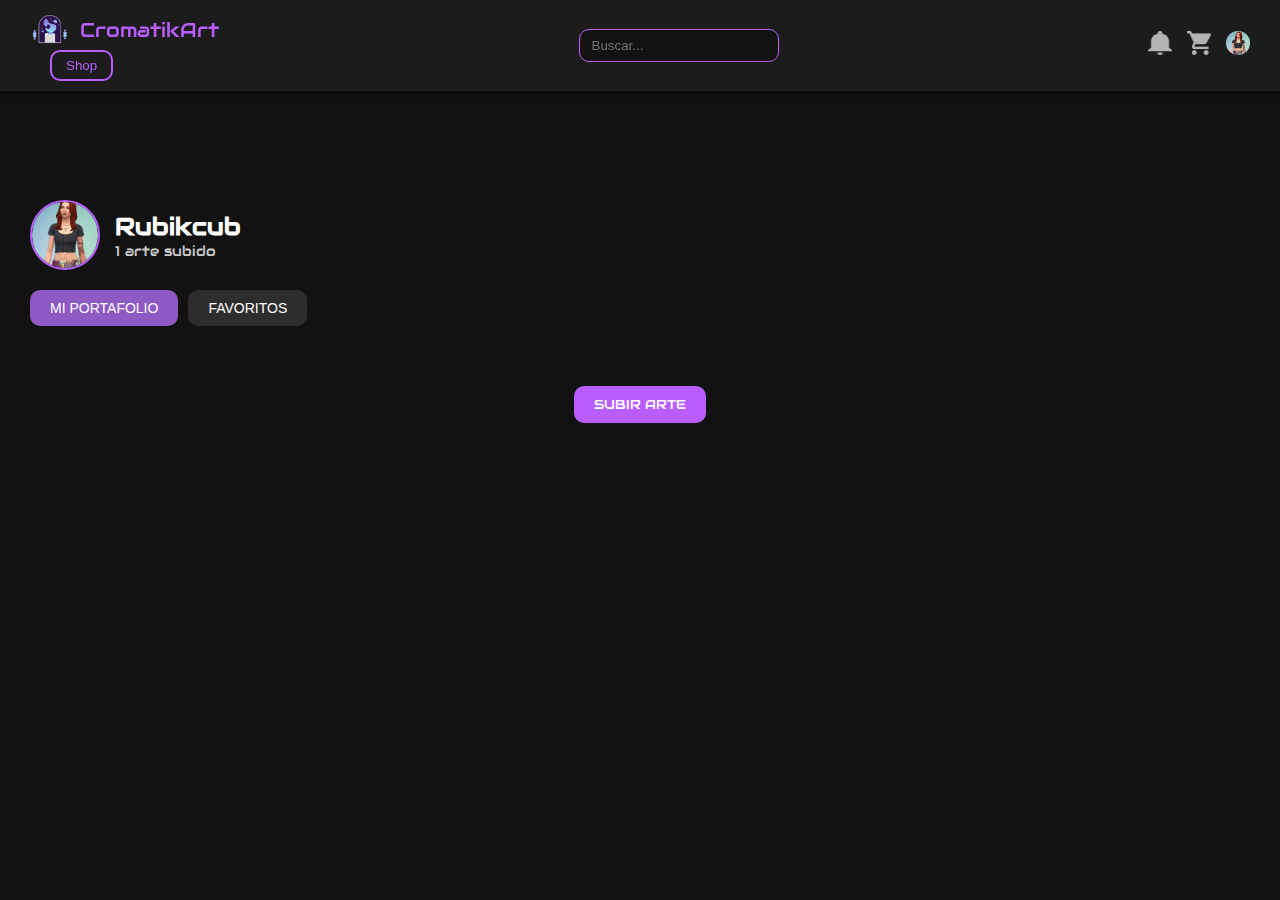
==== index.html @ 7932b608 "Perfil de usuario" ====
<!DOCTYPE html>
<html lang="es">
<head>
    <meta charset="UTF-8">
    <meta name="viewport" content="width=device-width, initial-scale=1.0">
    <title>CromatikArt</title>

    <!-- Fuente Audiowide -->
    <link href="https://fonts.googleapis.com/css2?family=Audiowide&display=swap" rel="stylesheet">

    <link rel="stylesheet" href="style.css">

    <style>
        * {
            margin: 0;
            padding: 0;
            box-sizing: border-box;
        }

        body {
            background-color: #121212;
            color: white;
            font-family: 'Audiowide', sans-serif;
            padding-top: 100px;
        }

        .header {
            position: fixed;
            top: 0;
            left: 0;
            width: 100%;
            background-color: #1c1c1c;
            display: flex;
            justify-content: space-between;
            align-items: center;
            padding: 10px 30px;
            box-shadow: 0 2px 5px rgba(0, 0, 0, 0.6);
            z-index: 1000;
        }

        .logo {
            display: flex;
            align-items: center;
            gap: 10px;
        }

        .logo-img {
            width: 40px;
            height: 40px;
        }

        .logo-text {
            font-size: 20px;
            color: #ba5dff;
        }

        .nav-btn {
            margin-left: 20px;
            background: none;
            border: 2px solid #ba5dff;
            color: #ba5dff;
            padding: 6px 14px;
            border-radius: 10px;
            cursor: pointer;
        }

        .search-bar input {
            background-color: #121212;
            border: 1px solid #ba5dff;
            border-radius: 10px;
            padding: 8px 12px;
            color: white;
            width: 200px;
        }

        .icons button {
            background: none;
            border: none;
            margin-left: 10px;
        }

        .icons img {
            width: 24px;
            height: 24px;
        }

        .perfil-usuario {
            padding: 20px 30px;
            background-color: #121212;
            color: white;
            font-family: 'Audiowide', sans-serif;
        }

        .usuario-info {
            display: flex;
            align-items: center;
            gap: 15px;
            margin-bottom: 20px;
        }

        .usuario-foto {
            width: 70px;
            height: 70px;
            border-radius: 50%;
            object-fit: cover;
            border: 2px solid #ba5dff;
        }

        .usuario-nombre {
            margin: 0;
            font-size: 24px;
        }

        .usuario-obras {
            margin: 0;
            font-size: 14px;
            color: #ccc;
        }

        .tabs-perfil {
            display: flex;
            gap: 10px;
            margin-top: 10px;
        }

        .tab {
            background-color: #2d2d2d;
            border: none;
            padding: 10px 20px;
            border-radius: 10px;
            color: white;
            cursor: pointer;
            font-size: 14px;
            transition: background 0.3s;
        }

        .tab.activo,
        .tab:hover {
            background-color: #8f59c4;
        }

        .upload-section {
            margin-top: 40px;
            text-align: center;
        }

        .register-btn {
            background-color: #ba5dff;
            color: white;
            border: none;
            padding: 10px 20px;
            border-radius: 10px;
            font-family: 'Audiowide', sans-serif;
            cursor: pointer;
        }

        .formulario-arte {
            background-color: #1c1c1c;
            border: 2px solid #ba5dff;
            border-radius: 20px;
            padding: 20px;
            width: 90%;
            max-width: 500px;
            margin: 20px auto;
            color: white;
        }

        .formulario-arte h3 {
            color: #ba5dff;
            margin-bottom: 15px;
            text-align: center;
        }

        .formulario-arte form {
            display: flex;
            flex-direction: column;
            gap: 12px;
        }

        .formulario-arte input,
        .formulario-arte textarea {
            background-color: #121212;
            border: 1px solid #ba5dff;
            border-radius: 10px;
            padding: 10px;
            color: white;
            font-family: 'Audiowide', sans-serif;
        }
    </style>
</head>
<body>
    <!-- Encabezado fijo -->
    <header class="header">
        <div class="header-left">
            <div class="logo">
                <img src="images/logo.png" alt="CromatikArt Logo" class="logo-img">
                <span class="logo-text">CromatikArt</span>
            </div>
            <button class="nav-btn">Shop</button>
        </div>

        <div class="header-center">
            <div class="search-bar">
                <input type="text" placeholder="Buscar...">
            </div>
        </div>

        <div class="header-right">
            <div class="icons">
                <button><img src="images/bell.png" alt="Notificaciones"></button>
                <button><img src="images/cart.png" alt="Carrito"></button>
                <button><img src="images/user.png" alt="Perfil"></button>
            </div>
        </div>
    </header>

    <!-- Espaciado para que no se esconda detrás del header -->
    <div style="height: 80px;"></div>

    <!-- PERFIL DE USUARIO -->
    <section class="perfil-usuario">
        <div class="usuario-info">
            <img src="images/user.png" alt="Foto de perfil" class="usuario-foto">
            <div>
                <h2 class="usuario-nombre">Rubikcub</h2>
                <p class="usuario-obras">1 arte subido</p>
            </div>
        </div>

        <div class="tabs-perfil">
            <button class="tab activo">MI PORTAFOLIO</button>
            <button class="tab">FAVORITOS</button>
        </div>
    </section>

    <!-- Sección del botón SUBIR ARTE -->
    <div class="upload-section">
        <button class="btn register-btn" onclick="mostrarFormulario()">SUBIR ARTE</button>
    </div>

    <!-- Formulario oculto inicialmente -->
    <div id="formularioArte" class="formulario-arte" style="display: none;">
        <h3>Sube tu arte</h3>
        <form>
            <label>Nombre de la obra:</label>
            <input type="text" placeholder="Ej. Portal Cósmico">

            <label>Precio:</label>
            <input type="text" placeholder="Ej. $150">

            <label>Descripción:</label>
            <textarea rows="3" placeholder="Describe tu obra..."></textarea>

            <label>Detalles de la obra:</label>
            <textarea rows="3" placeholder="Técnica, dimensiones, año..."></textarea>

            <button type="button" class="btn register-btn">Compartir</button>
        </form>
    </div>

    <script>
        function mostrarFormulario() {
            const form = document.getElementById('formularioArte');
            form.style.display = (form.style.display === 'none') ? 'block' : 'none';
        }
    </script>
</body>
</html>
---- style.css ----
.formulario-arte {
    background-color: #1c1c1c;
    border: 2px solid #ba5dff;
    border-radius: 20px;
    padding: 20px;
    width: 90%;
    max-width: 500px;
    margin: 20px auto;
    color: white;
    font-family: 'Audiowide', sans-serif;
}

.formulario-arte h3 {
    color: #ba5dff;
    margin-bottom: 15px;
    text-align: center;
}

.formulario-arte form {
    display: flex;
    flex-direction: column;
    gap: 12px;
}

.formulario-arte input,
.formulario-arte textarea {
    background-color: #121212;
    border: 1px solid #ba5dff;
    border-radius: 10px;
    padding: 10px;
    color: white;
    font-family: inherit;
}
body {
    background-color: #121212; /* fondo oscuro como en Figma */
    font-family: 'Poppins', sans-serif; /* fuente más limpia */
    color: white; /* texto blanco */
    margin: 0; /* quitar espacio extra */
    padding-top: 70px; /* para que el contenido no se esconda bajo el header fijo */
  }
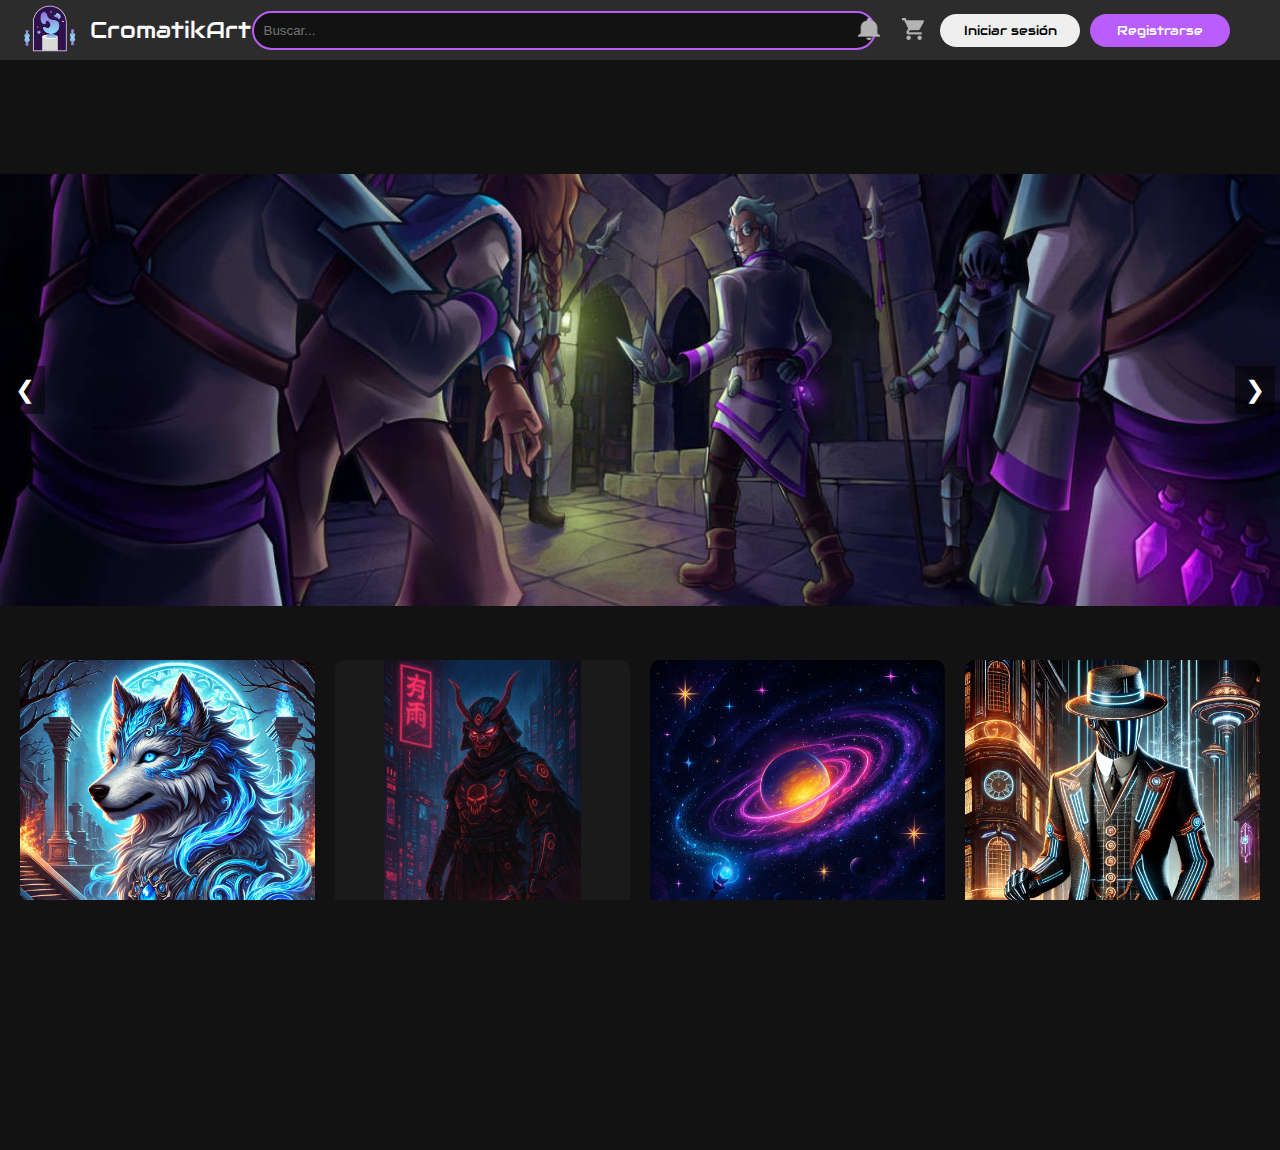
==== commit e3821555: "Rename PrincipalSinLogin.html to index.html" ====
--- a/index.html
+++ b/index.html
@@ -1,268 +1,54 @@
-<!DOCTYPE html>
-<html lang="es">
-<head>
-    <meta charset="UTF-8">
-    <meta name="viewport" content="width=device-width, initial-scale=1.0">
-    <title>CromatikArt</title>
-
-    <!-- Fuente Audiowide -->
-    <link href="https://fonts.googleapis.com/css2?family=Audiowide&display=swap" rel="stylesheet">
-
-    <link rel="stylesheet" href="style.css">
-
-    <style>
-        * {
-            margin: 0;
-            padding: 0;
-            box-sizing: border-box;
-        }
-
-        body {
-            background-color: #121212;
-            color: white;
-            font-family: 'Audiowide', sans-serif;
-            padding-top: 100px;
-        }
-
-        .header {
-            position: fixed;
-            top: 0;
-            left: 0;
-            width: 100%;
-            background-color: #1c1c1c;
-            display: flex;
-            justify-content: space-between;
-            align-items: center;
-            padding: 10px 30px;
-            box-shadow: 0 2px 5px rgba(0, 0, 0, 0.6);
-            z-index: 1000;
-        }
-
-        .logo {
-            display: flex;
-            align-items: center;
-            gap: 10px;
-        }
-
-        .logo-img {
-            width: 40px;
-            height: 40px;
-        }
-
-        .logo-text {
-            font-size: 20px;
-            color: #ba5dff;
-        }
-
-        .nav-btn {
-            margin-left: 20px;
-            background: none;
-            border: 2px solid #ba5dff;
-            color: #ba5dff;
-            padding: 6px 14px;
-            border-radius: 10px;
-            cursor: pointer;
-        }
-
-        .search-bar input {
-            background-color: #121212;
-            border: 1px solid #ba5dff;
-            border-radius: 10px;
-            padding: 8px 12px;
-            color: white;
-            width: 200px;
-        }
-
-        .icons button {
-            background: none;
-            border: none;
-            margin-left: 10px;
-        }
-
-        .icons img {
-            width: 24px;
-            height: 24px;
-        }
-
-        .perfil-usuario {
-            padding: 20px 30px;
-            background-color: #121212;
-            color: white;
-            font-family: 'Audiowide', sans-serif;
-        }
-
-        .usuario-info {
-            display: flex;
-            align-items: center;
-            gap: 15px;
-            margin-bottom: 20px;
-        }
-
-        .usuario-foto {
-            width: 70px;
-            height: 70px;
-            border-radius: 50%;
-            object-fit: cover;
-            border: 2px solid #ba5dff;
-        }
-
-        .usuario-nombre {
-            margin: 0;
-            font-size: 24px;
-        }
-
-        .usuario-obras {
-            margin: 0;
-            font-size: 14px;
-            color: #ccc;
-        }
-
-        .tabs-perfil {
-            display: flex;
-            gap: 10px;
-            margin-top: 10px;
-        }
-
-        .tab {
-            background-color: #2d2d2d;
-            border: none;
-            padding: 10px 20px;
-            border-radius: 10px;
-            color: white;
-            cursor: pointer;
-            font-size: 14px;
-            transition: background 0.3s;
-        }
-
-        .tab.activo,
-        .tab:hover {
-            background-color: #8f59c4;
-        }
-
-        .upload-section {
-            margin-top: 40px;
-            text-align: center;
-        }
-
-        .register-btn {
-            background-color: #ba5dff;
-            color: white;
-            border: none;
-            padding: 10px 20px;
-            border-radius: 10px;
-            font-family: 'Audiowide', sans-serif;
-            cursor: pointer;
-        }
-
-        .formulario-arte {
-            background-color: #1c1c1c;
-            border: 2px solid #ba5dff;
-            border-radius: 20px;
-            padding: 20px;
-            width: 90%;
-            max-width: 500px;
-            margin: 20px auto;
-            color: white;
-        }
-
-        .formulario-arte h3 {
-            color: #ba5dff;
-            margin-bottom: 15px;
-            text-align: center;
-        }
-
-        .formulario-arte form {
-            display: flex;
-            flex-direction: column;
-            gap: 12px;
-        }
-
-        .formulario-arte input,
-        .formulario-arte textarea {
-            background-color: #121212;
-            border: 1px solid #ba5dff;
-            border-radius: 10px;
-            padding: 10px;
-            color: white;
-            font-family: 'Audiowide', sans-serif;
-        }
-    </style>
-</head>
-<body>
-    <!-- Encabezado fijo -->
-    <header class="header">
-        <div class="header-left">
-            <div class="logo">
-                <img src="images/logo.png" alt="CromatikArt Logo" class="logo-img">
-                <span class="logo-text">CromatikArt</span>
-            </div>
-            <button class="nav-btn">Shop</button>
-        </div>
-
-        <div class="header-center">
-            <div class="search-bar">
-                <input type="text" placeholder="Buscar...">
-            </div>
-        </div>
-
-        <div class="header-right">
-            <div class="icons">
-                <button><img src="images/bell.png" alt="Notificaciones"></button>
-                <button><img src="images/cart.png" alt="Carrito"></button>
-                <button><img src="images/user.png" alt="Perfil"></button>
-            </div>
-        </div>
-    </header>
-
-    <!-- Espaciado para que no se esconda detrás del header -->
-    <div style="height: 80px;"></div>
-
-    <!-- PERFIL DE USUARIO -->
-    <section class="perfil-usuario">
-        <div class="usuario-info">
-            <img src="images/user.png" alt="Foto de perfil" class="usuario-foto">
-            <div>
-                <h2 class="usuario-nombre">Rubikcub</h2>
-                <p class="usuario-obras">1 arte subido</p>
-            </div>
-        </div>
-
-        <div class="tabs-perfil">
-            <button class="tab activo">MI PORTAFOLIO</button>
-            <button class="tab">FAVORITOS</button>
-        </div>
-    </section>
-
-    <!-- Sección del botón SUBIR ARTE -->
-    <div class="upload-section">
-        <button class="btn register-btn" onclick="mostrarFormulario()">SUBIR ARTE</button>
-    </div>
-
-    <!-- Formulario oculto inicialmente -->
-    <div id="formularioArte" class="formulario-arte" style="display: none;">
-        <h3>Sube tu arte</h3>
-        <form>
-            <label>Nombre de la obra:</label>
-            <input type="text" placeholder="Ej. Portal Cósmico">
-
-            <label>Precio:</label>
-            <input type="text" placeholder="Ej. $150">
-
-            <label>Descripción:</label>
-            <textarea rows="3" placeholder="Describe tu obra..."></textarea>
-
-            <label>Detalles de la obra:</label>
-            <textarea rows="3" placeholder="Técnica, dimensiones, año..."></textarea>
-
-            <button type="button" class="btn register-btn">Compartir</button>
-        </form>
-    </div>
-
-    <script>
-        function mostrarFormulario() {
-            const form = document.getElementById('formularioArte');
-            form.style.display = (form.style.display === 'none') ? 'block' : 'none';
-        }
-    </script>
-</body>
-</html>
+<!DOCTYPE html>
+<html lang="es">
+<head>
+    <meta charset="UTF-8" />
+    <meta name="viewport" content="width=device-width, initial-scale=1.0"/>
+    <title>CromatikArt</title>
+
+    <link href="https://fonts.googleapis.com/css2?family=Audiowide&display=swap" rel="stylesheet" />
+    <link rel="stylesheet" href="PrincipalSinLogin.css" />
+    <script defer src="PrincipalSinLogin.js"></script>
+</head>
+<body>
+    <header class="header">
+        <div class="header-left">
+            <div class="logo">
+                <img src="images/logo.png" alt="CromatikArt Logo" class="logo-img" />
+                <span class="logo-text">CromatikArt</span>
+            </div>
+        </div>
+
+        <div class="header-center">
+            <div class="search-bar">
+                <input type="text" placeholder="Buscar..." id="searchInput" aria-label="Buscar en la galería" />
+            </div>
+        </div>
+
+        <div class="header-right">
+            <div class="icons">
+                <button aria-label="Notificaciones">
+                    <img src="icons/bell.png" alt="Notificaciones" />
+                </button>
+                <button aria-label="Carrito de compras">
+                    <img src="icons/cart.png" alt="Carrito" />
+                </button>
+            </div>
+            <button class="btn login-btn" aria-label="Iniciar sesión">Iniciar sesión</button>
+            <button class="btn register-btn" aria-label="Registrarse">Registrarse</button>
+        </div>
+    </header>
+
+    <section class="carousel" aria-label="Carrusel de arte destacado">
+        <div class="carousel-container" id="carouselContainer"></div>
+        <button class="carousel-btn prev" onclick="prevSlide()" aria-label="Imagen anterior">❮</button>
+        <button class="carousel-btn next" onclick="nextSlide()" aria-label="Imagen siguiente">❯</button>
+    </section>
+
+    <section class="imagenes" id="imagenes" aria-label="Galería de arte"></section>
+
+    <div class="more-btn" id="loadMoreBtn" role="button" tabindex="0" aria-label="Cargar más arte">
+        <span>Más</span>
+        <img src="icons/arrow-right.svg" alt="Ver más" />
+    </div>
+</body>
+</html>
--- a/PrincipalSinLogin.css
+++ b/PrincipalSinLogin.css
@@ -0,0 +1,369 @@
+/* Estilos Generales */
+html, body {
+    margin: 0;
+    padding: 0;
+    background-color: #121212;
+    color: white;
+    font-family: 'Arial', sans-serif;
+    height: 100%;
+    overflow-x: hidden;
+    width: 100%;
+}
+
+/* Header */
+.header {
+    display: flex;
+    justify-content: space-between;
+    align-items: center;
+    background-color: #2c2c2c;
+    padding: 10px 20px;
+    padding-right: 25px;
+    position: fixed;
+    width: 100vw;
+    top: 0;
+    z-index: 10;
+    height: 60px;
+    box-sizing: border-box;
+    overflow: hidden;
+}
+
+.header-left,
+.header-center,
+.header-right {
+    display: flex;
+    align-items: center;
+}
+
+.header-left {
+    gap: 10px;
+    flex: 1;
+}
+
+.header-center {
+    flex-grow: 1;
+    display: flex;
+    justify-content: center;
+    align-items: center;
+}
+
+.header-right {
+    justify-content: flex-end;
+    gap: 10px;
+    flex: 1;
+    flex-wrap: nowrap;
+    padding-right: 25px;
+}
+
+.search-bar {
+    width: 50vw;
+    max-width: 600px;
+    min-width: 200px;
+}
+
+@media (max-width: 768px) {
+    .header {
+        flex-direction: column;
+        height: auto;
+        padding: 10px;
+    }
+
+    .header-left,
+    .header-center,
+    .header-right {
+        flex: 100%;
+        justify-content: center;
+        margin: 5px 0;
+    }
+
+    .header-left {
+        flex-wrap: wrap;
+    }
+
+    .search-bar {
+        width: 90%;
+        max-width: none;
+    }
+
+    .carousel {
+        aspect-ratio: 4 / 3;
+        max-height: 300px;
+    }
+}
+
+/* Logo */
+.logo {
+    display: flex;
+    align-items: center;
+}
+
+.logo-img {
+    width: 60px;
+    height: auto;
+}
+
+.logo-text {
+    font-family: 'Audiowide', sans-serif;
+    font-size: 23px;
+    font-weight: normal;
+    margin-left: 10px;
+    color: white;
+}
+
+/* Navegación */
+.nav {
+    display: flex;
+    align-items: center;
+    gap: 15px;
+    flex-wrap: wrap;
+    justify-content: center;
+}
+
+.nav-btn {
+    font-family: 'Audiowide', sans-serif;
+    background: none;
+    border: none;
+    color: white;
+    font-size: 16px;
+    cursor: pointer;
+}
+
+/* Barra de búsqueda */
+.search-bar input {
+    width: 100%;
+    padding: 10px;
+    border: 2px solid #ba5dff;
+    border-radius: 20px;
+    background: #121212;
+    color: white;
+}
+
+/* Iconos */
+.icons {
+    display: flex;
+    gap: 10px;
+    flex-shrink: 0;
+    flex-wrap: nowrap;
+}
+
+.icons button {
+    background: none;
+    border: none;
+    cursor: pointer;
+    min-width: 24px;
+}
+
+.icons img {
+    width: 22px;
+    height: 22px;
+}
+
+/* Botones */
+.btn {
+    font-family: 'Audiowide', sans-serif;
+    padding: 8px 15px;
+    border-radius: 20px;
+    cursor: pointer;
+    border: none;
+}
+
+.header-right .btn {
+    width: 140px;
+    text-align: center;
+}
+
+.register-btn {
+    background: #ba5dff;
+    color: white;
+    min-width: 120px;
+    max-width: 160px;
+    text-align: center;
+    white-space: nowrap;
+}
+
+/* Carrusel */
+.carousel {
+    position: relative;
+    width: 100%;
+    max-height: 500px;
+    overflow: hidden;
+    margin-top: 140px;
+    aspect-ratio: 16 / 9;
+    box-sizing: border-box;
+    display: flex;
+    justify-content: center;
+    align-items: center;
+}
+
+.carousel-container {
+    position: relative;
+    width: 100%;
+    height: 100%;
+}
+
+.carousel-image {
+    width: 100%;
+    height: 100%;
+    object-fit: contain;
+    object-position: center;
+    position: absolute;
+    top: 0;
+    left: 0;
+    opacity: 0;
+    transition: opacity 0.5s ease-in-out;
+}
+
+.carousel-image.active {
+    opacity: 1;
+    position: relative;
+}
+
+/* Botones del carrusel */
+.carousel-btn {
+    position: absolute;
+    top: 50%;
+    transform: translateY(-50%);
+    background: rgba(0, 0, 0, 0.5);
+    color: white;
+    border: none;
+    font-size: 24px;
+    padding: 10px;
+    cursor: pointer;
+    z-index: 5;
+}
+
+.prev {
+    left: 5px;
+}
+
+.next {
+    right: 5px;
+}
+
+/* Galería de Arte */
+.imagenes {
+    display: grid;
+    grid-template-columns: repeat(4, 1fr);
+    gap: 20px;
+    padding: 20px;
+    max-width: 100vw;
+    box-sizing: border-box;
+    margin-bottom: 100px;
+    max-width: 100%;
+    overflow: hidden;
+}
+
+.art-card {
+    width: 100%;
+    aspect-ratio: 1 / 1;
+    background: #1a1a1a;
+    border-radius: 10px;
+    overflow: hidden;
+    display: flex;
+    align-items: center;
+    justify-content: center;
+    animation: fadeIn 0.5s ease-in-out;
+    transition: transform 0.3s ease, box-shadow 0.3s ease;
+    cursor: pointer;
+}
+
+.art-card:hover {
+    transform: scale(1.05);
+    box-shadow: 0 0 15px #ba5dff55;
+}
+
+/* Imágenes dentro de .art-card */
+.art-card img {
+    max-width: 100%;
+    max-height: 100%;
+    object-fit: contain;
+    display: block;
+}
+
+/* Animación */
+@keyframes fadeIn {
+    from {
+        opacity: 0;
+        transform: scale(0.95);
+    }
+    to {
+        opacity: 1;
+        transform: scale(1);
+    }
+}
+
+/* Botón de más */
+.more-btn {
+    display: flex;
+    align-items: center;
+    justify-content: center;
+    gap: 10px;
+    margin: 30px auto;
+    padding: 10px 20px;
+    background-color: #2c2c2c;
+    border: 2px solid #ba5dff;
+    border-radius: 30px;
+    color: white;
+    font-family: 'Audiowide', sans-serif;
+    cursor: pointer;
+    transition: background 0.3s, opacity 0.3s;
+    width: fit-content;
+    opacity: 0.8;
+}
+
+.more-btn:hover {
+    background-color: #3a3a3a;
+    opacity: 1;
+}
+
+.more-btn img {
+    width: 18px;
+    height: 18px;
+}
+
+/* Scrollbar */
+::-webkit-scrollbar {
+    width: 10px;
+}
+
+::-webkit-scrollbar-track {
+    background: #1a1a1a;
+    border-radius: 10px;
+    margin-top: 65px;
+}
+
+::-webkit-scrollbar-thumb {
+    background: #ba5dff;
+    border-radius: 10px;
+}
+
+::-webkit-scrollbar-thumb:hover {
+    background: #9b3fd8;
+}
+
+/* Adaptaciones para móviles */
+@media (max-width: 768px) {
+    .nav {
+        flex-wrap: wrap;
+        justify-content: center;
+    }
+
+    .search-bar input {
+        width: 100%;
+        max-width: none;
+    }
+
+    .icons img {
+        width: 22px;
+        height: 22px;
+    }
+
+    .btn {
+        font-size: 14px;
+        padding: 6px 12px;
+    }
+
+    .imagenes {
+        grid-template-columns: repeat(2, 1fr);
+        padding: 10px;
+    }
+}
